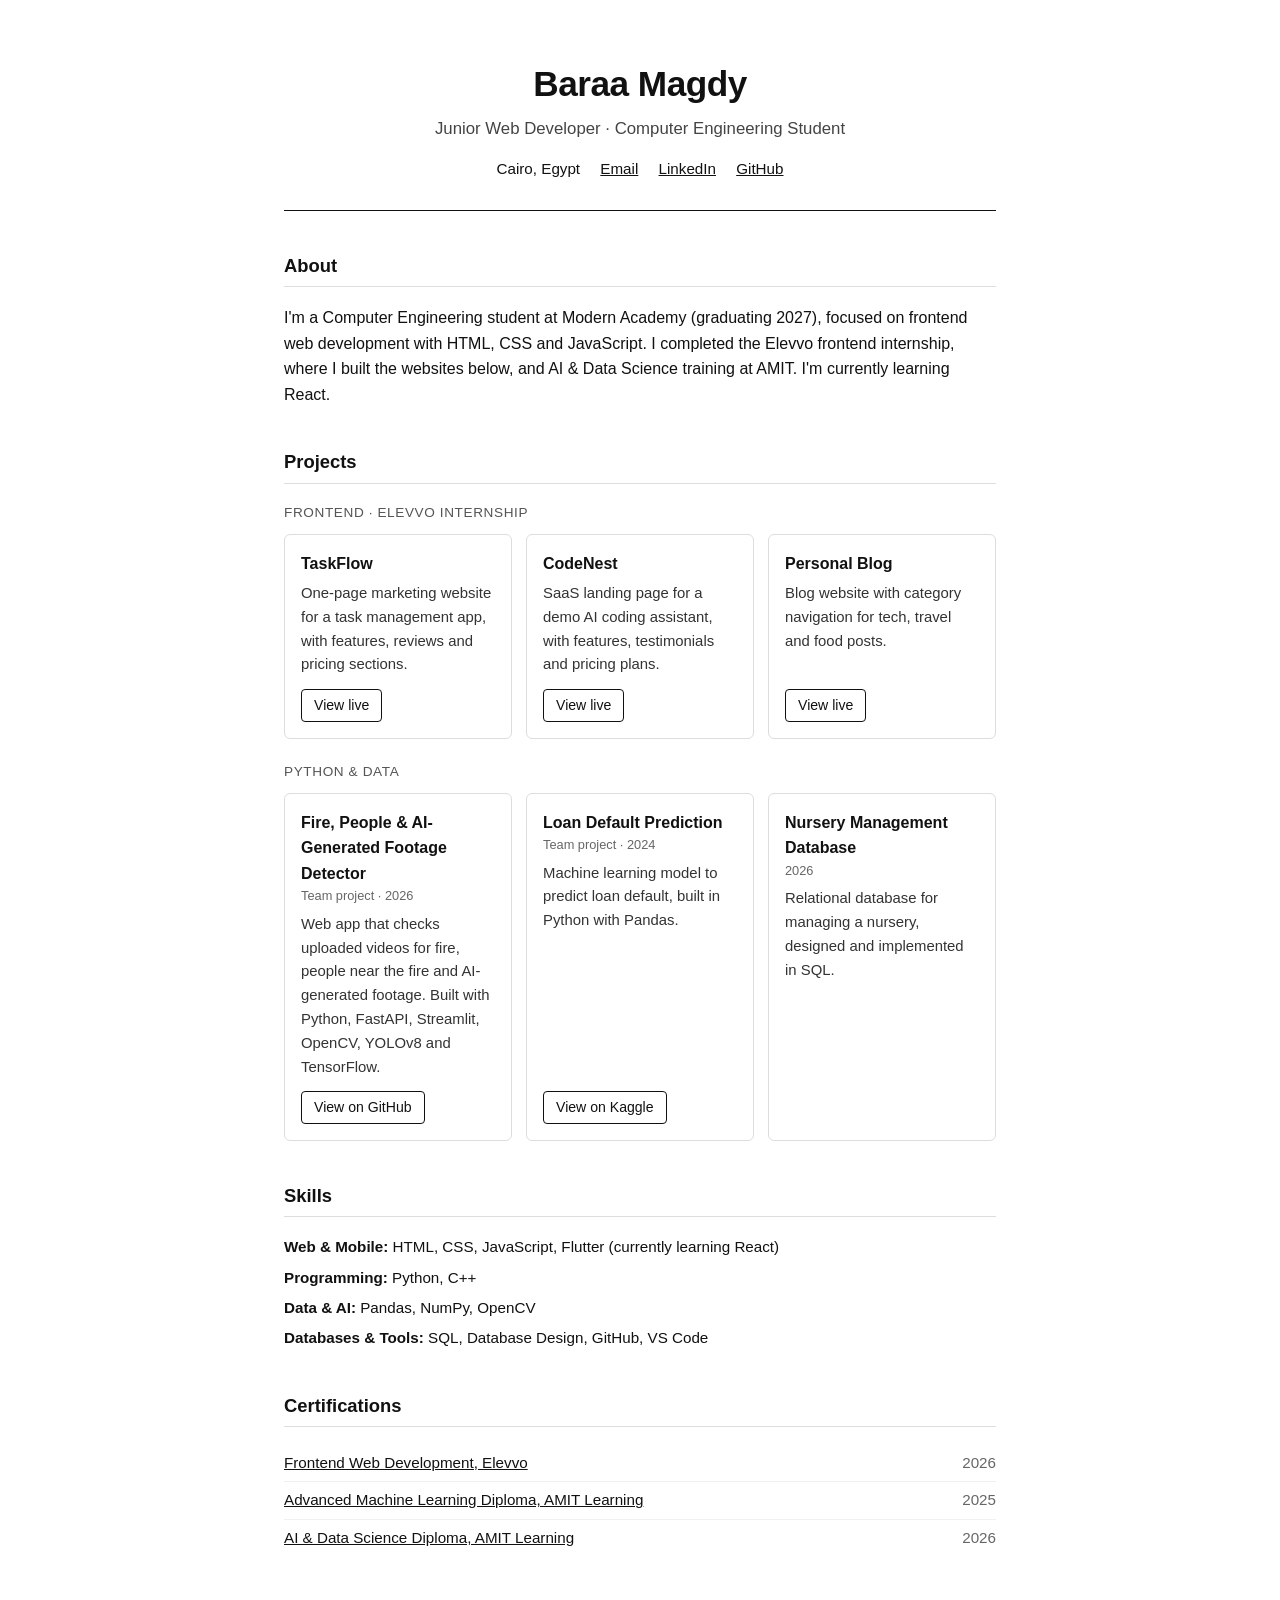
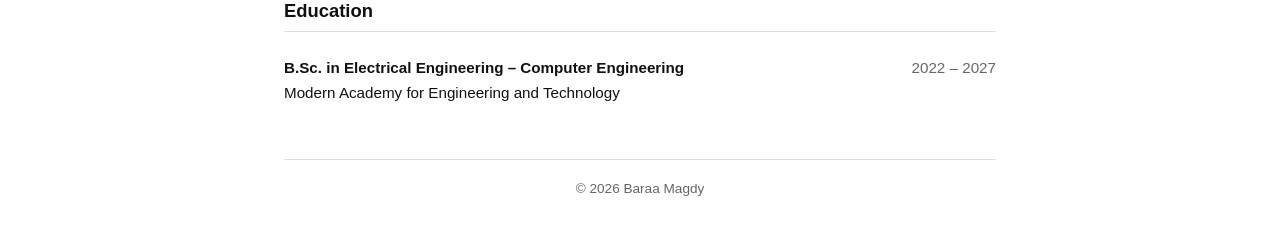
==== index.html @ a8607afe "Add files via upload" ====
<!DOCTYPE html>
<html lang="en">
<head>
  <meta charset="UTF-8">
  <meta name="viewport" content="width=device-width, initial-scale=1.0">
  <title>Baraa Magdy | Portfolio</title>
  <meta name="description" content="Portfolio of Baraa Magdy, junior web developer and Computer Engineering student in Cairo, Egypt.">
  <style>
    * { box-sizing: border-box; margin: 0; padding: 0; }

    body {
      font-family: -apple-system, BlinkMacSystemFont, "Segoe UI", Roboto, "Helvetica Neue", Arial, sans-serif;
      color: #111;
      background: #fff;
      line-height: 1.6;
    }

    a { color: #111; }
    a:hover { color: #555; }

    .container { max-width: 760px; margin: 0 auto; padding: 56px 24px 40px; }

    header { text-align: center; padding-bottom: 28px; border-bottom: 1px solid #111; }
    header h1 { font-size: 2.2rem; letter-spacing: -0.5px; }
    .role { font-size: 1.05rem; color: #444; margin-top: 4px; }
    .contact { margin-top: 14px; font-size: 0.95rem; }
    .contact a, .contact span { margin: 0 8px; white-space: nowrap; }

    section { margin-top: 40px; }
    h2 {
      font-size: 1.15rem;
      padding-bottom: 6px;
      border-bottom: 1px solid #ddd;
      margin-bottom: 18px;
    }
    h3 { font-size: 1rem; }
    .group-label { font-size: 0.85rem; color: #555; text-transform: uppercase; letter-spacing: 0.6px; margin: 22px 0 10px; }
    .group-label:first-of-type { margin-top: 0; }

    .projects { display: grid; grid-template-columns: repeat(auto-fill, minmax(220px, 1fr)); gap: 14px; }
    .card { border: 1px solid #ddd; border-radius: 6px; padding: 16px; display: flex; flex-direction: column; }
    .card p { font-size: 0.93rem; color: #333; margin: 6px 0 12px; flex: 1; }
    .meta { font-size: 0.8rem; color: #666; }
    .card a.btn {
      align-self: flex-start;
      font-size: 0.88rem;
      text-decoration: none;
      border: 1px solid #111;
      border-radius: 4px;
      padding: 4px 12px;
    }
    .card a.btn:hover { background: #111; color: #fff; }

    .list { list-style: none; }
    .list li { display: flex; justify-content: space-between; gap: 16px; padding: 6px 0; border-bottom: 1px solid #f0f0f0; font-size: 0.95rem; }
    .list li:last-child { border-bottom: none; }
    .list .year { color: #666; white-space: nowrap; }

    .skills p { font-size: 0.95rem; margin-bottom: 6px; }

    footer { margin-top: 48px; padding-top: 18px; border-top: 1px solid #ddd; text-align: center; font-size: 0.85rem; color: #666; }

    @media (max-width: 520px) {
      .container { padding-top: 36px; }
      header h1 { font-size: 1.8rem; }
      .list li { flex-direction: column; gap: 0; }
    }
  </style>
</head>
<body>
  <div class="container">

    <header>
      <h1>Baraa Magdy</h1>
      <p class="role">Junior Web Developer &middot; Computer Engineering Student</p>
      <p class="contact">
        <span>Cairo, Egypt</span>
        <a href="mailto:baraamagdyzaki1@gmail.com">Email</a>
        <a href="https://www.linkedin.com/in/baraa-selim-531684321" target="_blank" rel="noopener">LinkedIn</a>
        <a href="https://github.com/baraa2004" target="_blank" rel="noopener">GitHub</a>
      </p>
    </header>

    <section>
      <h2>About</h2>
      <p>
        I'm a Computer Engineering student at Modern Academy (graduating 2027), focused on frontend web development
        with HTML, CSS and JavaScript. I completed the Elevvo frontend internship, where I built the websites below,
        and AI &amp; Data Science training at AMIT. I'm currently learning React.
      </p>
    </section>

    <section>
      <h2>Projects</h2>

      <p class="group-label">Frontend &middot; Elevvo Internship</p>
      <div class="projects">
        <div class="card">
          <h3>TaskFlow</h3>
          <p>One-page marketing website for a task management app, with features, reviews and pricing sections.</p>
          <a class="btn" href="task-3-taskflow/">View live</a>
        </div>
        <div class="card">
          <h3>CodeNest</h3>
          <p>SaaS landing page for a demo AI coding assistant, with features, testimonials and pricing plans.</p>
          <a class="btn" href="task-5-codenest/">View live</a>
        </div>
        <div class="card">
          <h3>Personal Blog</h3>
          <p>Blog website with category navigation for tech, travel and food posts.</p>
          <a class="btn" href="task-4-blog/">View live</a>
        </div>
      </div>

      <p class="group-label">Python &amp; Data</p>
      <div class="projects">
        <div class="card">
          <h3>Fire, People &amp; AI-Generated Footage Detector</h3>
          <span class="meta">Team project &middot; 2026</span>
          <p>Web app that checks uploaded videos for fire, people near the fire and AI-generated footage. Built with Python, FastAPI, Streamlit, OpenCV, YOLOv8 and TensorFlow.</p>
          <a class="btn" href="https://github.com/baraa2004" target="_blank" rel="noopener">View on GitHub</a>
        </div>
        <div class="card">
          <h3>Loan Default Prediction</h3>
          <span class="meta">Team project &middot; 2024</span>
          <p>Machine learning model to predict loan default, built in Python with Pandas.</p>
          <a class="btn" href="https://www.kaggle.com/code/malkemad/loan-default" target="_blank" rel="noopener">View on Kaggle</a>
        </div>
        <div class="card">
          <h3>Nursery Management Database</h3>
          <span class="meta">2026</span>
          <p>Relational database for managing a nursery, designed and implemented in SQL.</p>
        </div>
      </div>
    </section>

    <section class="skills">
      <h2>Skills</h2>
      <p><strong>Web &amp; Mobile:</strong> HTML, CSS, JavaScript, Flutter (currently learning React)</p>
      <p><strong>Programming:</strong> Python, C++</p>
      <p><strong>Data &amp; AI:</strong> Pandas, NumPy, OpenCV</p>
      <p><strong>Databases &amp; Tools:</strong> SQL, Database Design, GitHub, VS Code</p>
    </section>

    <section>
      <h2>Certifications</h2>
      <ul class="list">
        <li><a href="https://lnkd.in/p/ewTWtXid" target="_blank" rel="noopener">Frontend Web Development, Elevvo</a><span class="year">2026</span></li>
        <li><a href="https://www.linkedin.com/posts/baraa-selim-531684321_im-excited-to-share-that-ive-successfully-activity-7350624809355026432-vT9R" target="_blank" rel="noopener">Advanced Machine Learning Diploma, AMIT Learning</a><span class="year">2025</span></li>
        <li><a href="https://www.linkedin.com/posts/baraa-selim-531684321_machinelearning-ai-datascience-activity-7486588892066877440-i-kW" target="_blank" rel="noopener">AI &amp; Data Science Diploma, AMIT Learning</a><span class="year">2026</span></li>
      </ul>
    </section>

    <section>
      <h2>Education</h2>
      <ul class="list">
        <li><span><strong>B.Sc. in Electrical Engineering &ndash; Computer Engineering</strong><br>Modern Academy for Engineering and Technology</span><span class="year">2022 &ndash; 2027</span></li>
      </ul>
    </section>

    <footer>&copy; 2026 Baraa Magdy</footer>
  </div>
</body>
</html>
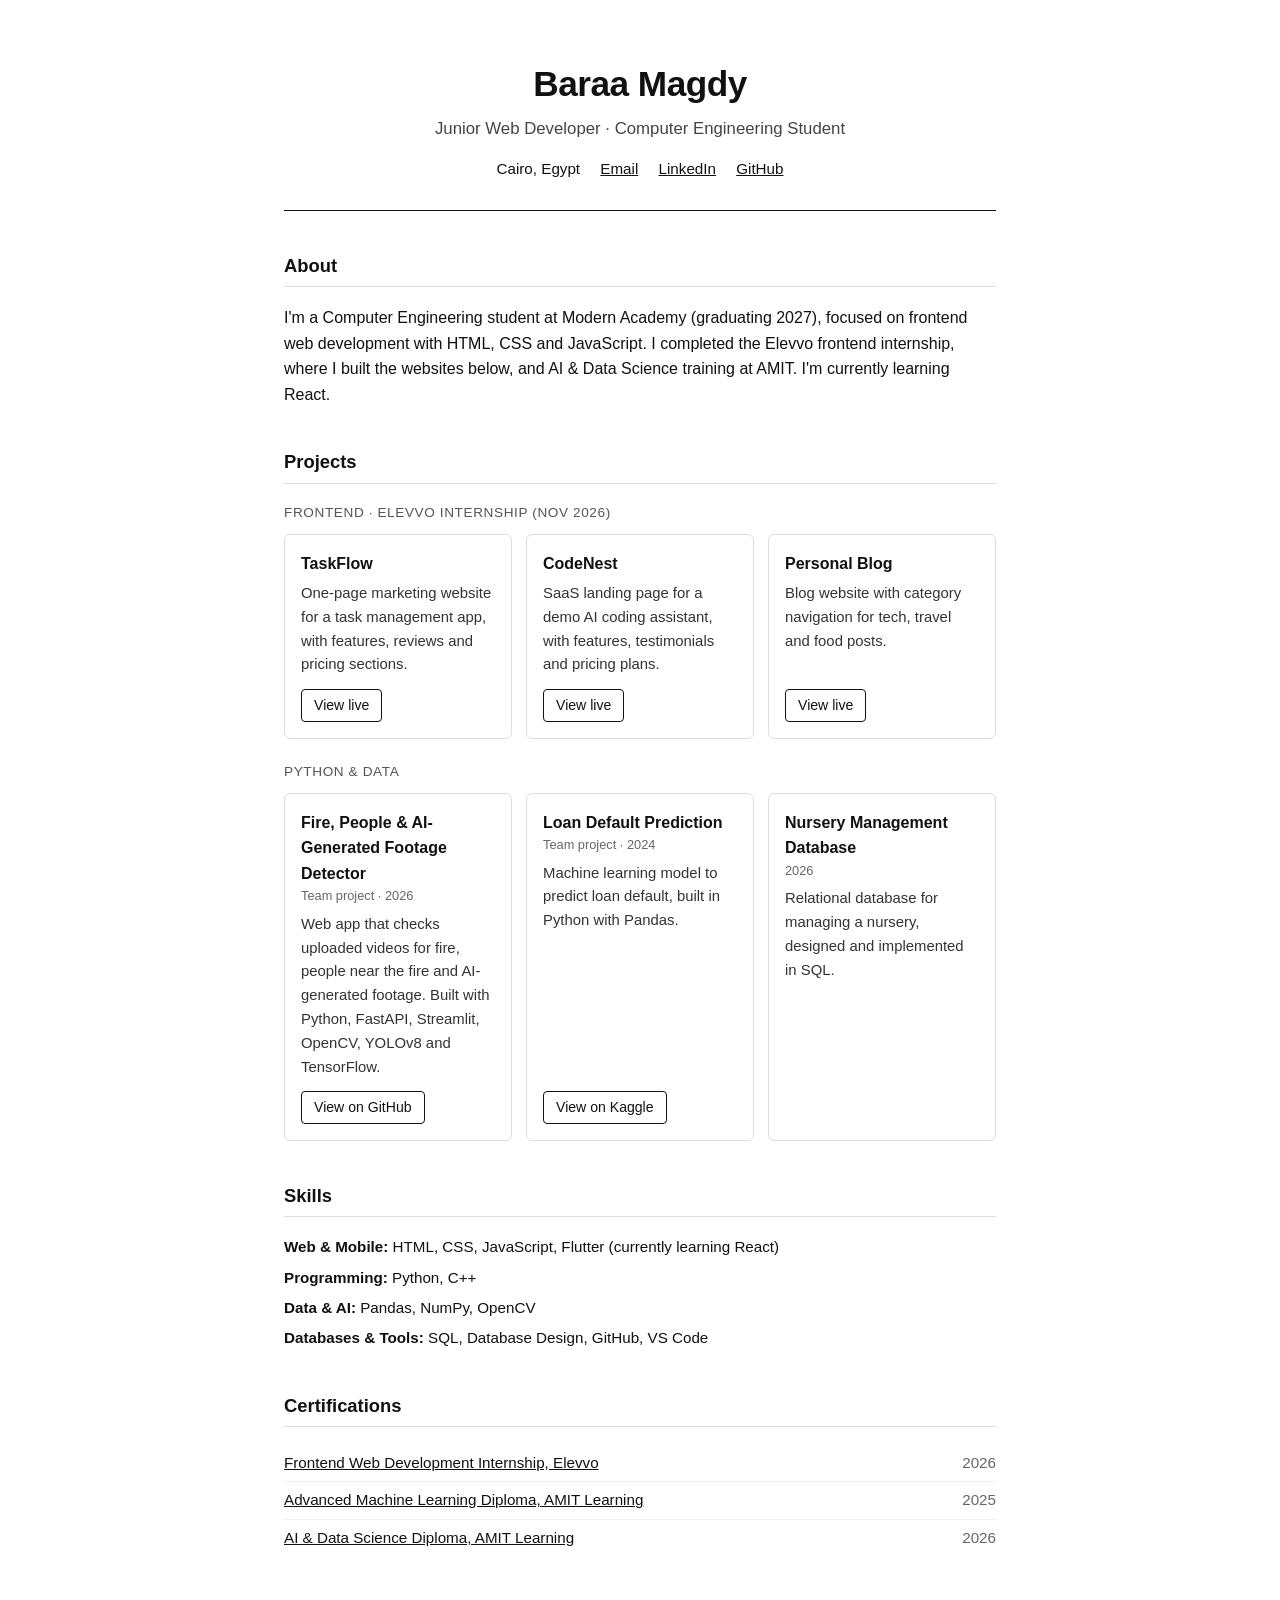
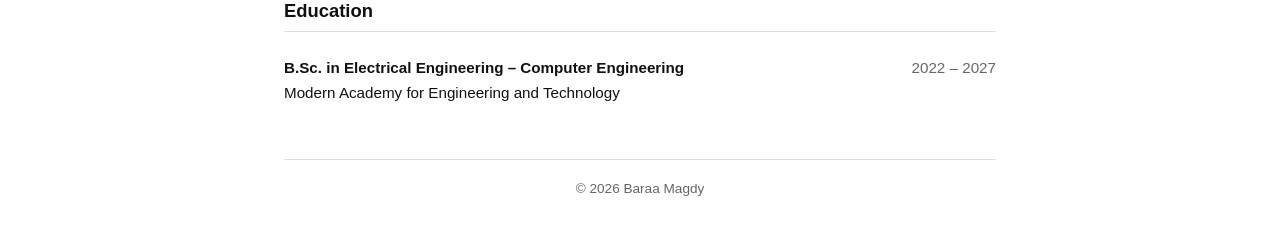
==== commit f4e3ee61: "Add files via upload" ====
--- a/index.html
+++ b/index.html
@@ -93,7 +93,7 @@
     <section>
       <h2>Projects</h2>
 
-      <p class="group-label">Frontend &middot; Elevvo Internship</p>
+      <p class="group-label">Frontend &middot; Elevvo Internship (Nov 2026)</p>
       <div class="projects">
         <div class="card">
           <h3>TaskFlow</h3>
@@ -118,7 +118,7 @@
           <h3>Fire, People &amp; AI-Generated Footage Detector</h3>
           <span class="meta">Team project &middot; 2026</span>
           <p>Web app that checks uploaded videos for fire, people near the fire and AI-generated footage. Built with Python, FastAPI, Streamlit, OpenCV, YOLOv8 and TensorFlow.</p>
-          <a class="btn" href="https://github.com/baraa2004" target="_blank" rel="noopener">View on GitHub</a>
+          <a class="btn" href="https://github.com/baraa2004/fire-people-detector" target="_blank" rel="noopener">View on GitHub</a>
         </div>
         <div class="card">
           <h3>Loan Default Prediction</h3>
@@ -145,7 +145,7 @@
     <section>
       <h2>Certifications</h2>
       <ul class="list">
-        <li><a href="https://lnkd.in/p/ewTWtXid" target="_blank" rel="noopener">Frontend Web Development, Elevvo</a><span class="year">2026</span></li>
+        <li><a href="https://lnkd.in/p/ewTWtXid" target="_blank" rel="noopener">Frontend Web Development Internship, Elevvo</a><span class="year">2026</span></li>
         <li><a href="https://www.linkedin.com/posts/baraa-selim-531684321_im-excited-to-share-that-ive-successfully-activity-7350624809355026432-vT9R" target="_blank" rel="noopener">Advanced Machine Learning Diploma, AMIT Learning</a><span class="year">2025</span></li>
         <li><a href="https://www.linkedin.com/posts/baraa-selim-531684321_machinelearning-ai-datascience-activity-7486588892066877440-i-kW" target="_blank" rel="noopener">AI &amp; Data Science Diploma, AMIT Learning</a><span class="year">2026</span></li>
       </ul>
